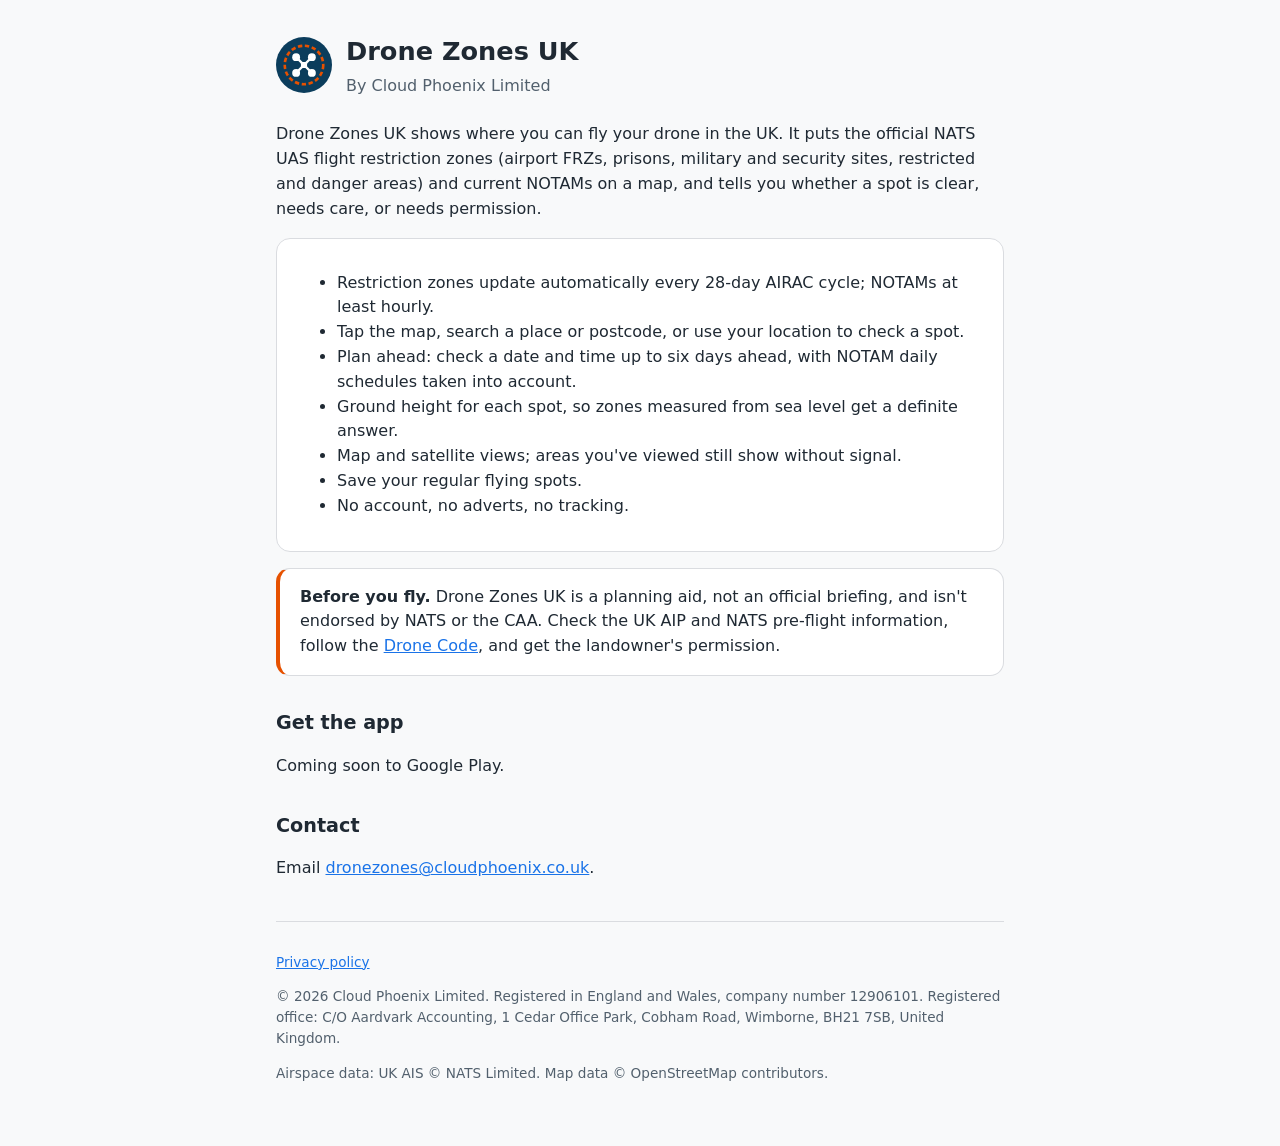
==== index.html @ c351a999 "Drone Zones UK website and privacy policy" ====
<!doctype html>
<html lang="en-GB">
<head>
  <meta charset="utf-8">
  <meta name="viewport" content="width=device-width, initial-scale=1">
  <title>Drone Zones UK</title>
  <meta name="description" content="Where you can fly your drone in the UK: NATS flight restriction zones and NOTAMs on a map, updated automatically.">
  <link rel="icon" href="logo.svg" type="image/svg+xml">
  <link rel="stylesheet" href="style.css">
</head>
<body>
<main>
  <header>
    <img src="logo.svg" alt="">
    <div>
      <h1>Drone Zones UK</h1>
      <p>By Cloud Phoenix Limited</p>
    </div>
  </header>

  <p>Drone Zones UK shows where you can fly your drone in the UK. It puts the official NATS UAS flight restriction
  zones (airport FRZs, prisons, military and security sites, restricted and danger areas) and current NOTAMs on a map,
  and tells you whether a spot is clear, needs care, or needs permission.</p>

  <div class="card">
    <ul>
      <li>Restriction zones update automatically every 28-day AIRAC cycle; NOTAMs at least hourly.</li>
      <li>Tap the map, search a place or postcode, or use your location to check a spot.</li>
      <li>Plan ahead: check a date and time up to six days ahead, with NOTAM daily schedules taken into account.</li>
      <li>Ground height for each spot, so zones measured from sea level get a definite answer.</li>
      <li>Map and satellite views; areas you've viewed still show without signal.</li>
      <li>Save your regular flying spots.</li>
      <li>No account, no adverts, no tracking.</li>
    </ul>
  </div>

  <div class="card note">
    <strong>Before you fly.</strong> Drone Zones UK is a planning aid, not an official briefing, and isn't endorsed by
    NATS or the CAA. Check the UK AIP and NATS pre-flight information, follow the
    <a href="https://www.caa.co.uk/drones/">Drone Code</a>, and get the landowner's permission.
  </div>

  <h2>Get the app</h2>
  <p>Coming soon to Google Play.</p>

  <h2>Contact</h2>
  <p>Email <a href="mailto:dronezones@cloudphoenix.co.uk">dronezones@cloudphoenix.co.uk</a>.</p>

  <footer>
    <p><a href="privacy/">Privacy policy</a></p>
    <p>© 2026 Cloud Phoenix Limited. Registered in England and Wales, company number 12906101. Registered office:
    C/O Aardvark Accounting, 1 Cedar Office Park, Cobham Road, Wimborne, BH21 7SB, United Kingdom.</p>
    <p>Airspace data: UK AIS © NATS Limited. Map data © OpenStreetMap contributors.</p>
  </footer>
</main>
</body>
</html>
---- style.css ----
:root {
  --navy: #0b3d5c;
  --orange: #e65100;
  --text: #1f2933;
  --muted: #52606d;
  --bg: #f8f9fa;
  --card: #ffffff;
  --line: #dadce0;
}
@media (prefers-color-scheme: dark) {
  :root { --text: #e8eaed; --muted: #9aa0a6; --bg: #121417; --card: #1c1f23; --line: #3c4043; }
}
* { box-sizing: border-box; }
body {
  margin: 0;
  font-family: system-ui, -apple-system, "Segoe UI", Roboto, sans-serif;
  color: var(--text);
  background: var(--bg);
  line-height: 1.55;
}
main { max-width: 760px; margin: 0 auto; padding: 24px 16px 48px; }
header { display: flex; align-items: center; gap: 14px; margin: 8px 0 24px; }
header img { width: 56px; height: 56px; }
header h1 { margin: 0; font-size: 1.6rem; }
header p { margin: 2px 0 0; color: var(--muted); }
h2 { margin-top: 2rem; font-size: 1.2rem; }
a { color: #1a73e8; }
.card { background: var(--card); border: 1px solid var(--line); border-radius: 14px; padding: 16px 20px; margin: 16px 0; }
.note { border-left: 4px solid var(--orange); }
table { width: 100%; border-collapse: collapse; font-size: 0.92rem; }
th, td { text-align: left; padding: 8px; border-bottom: 1px solid var(--line); vertical-align: top; }
.table-wrap { overflow-x: auto; }
footer { color: var(--muted); font-size: 0.85rem; margin-top: 40px; border-top: 1px solid var(--line); padding-top: 16px; }
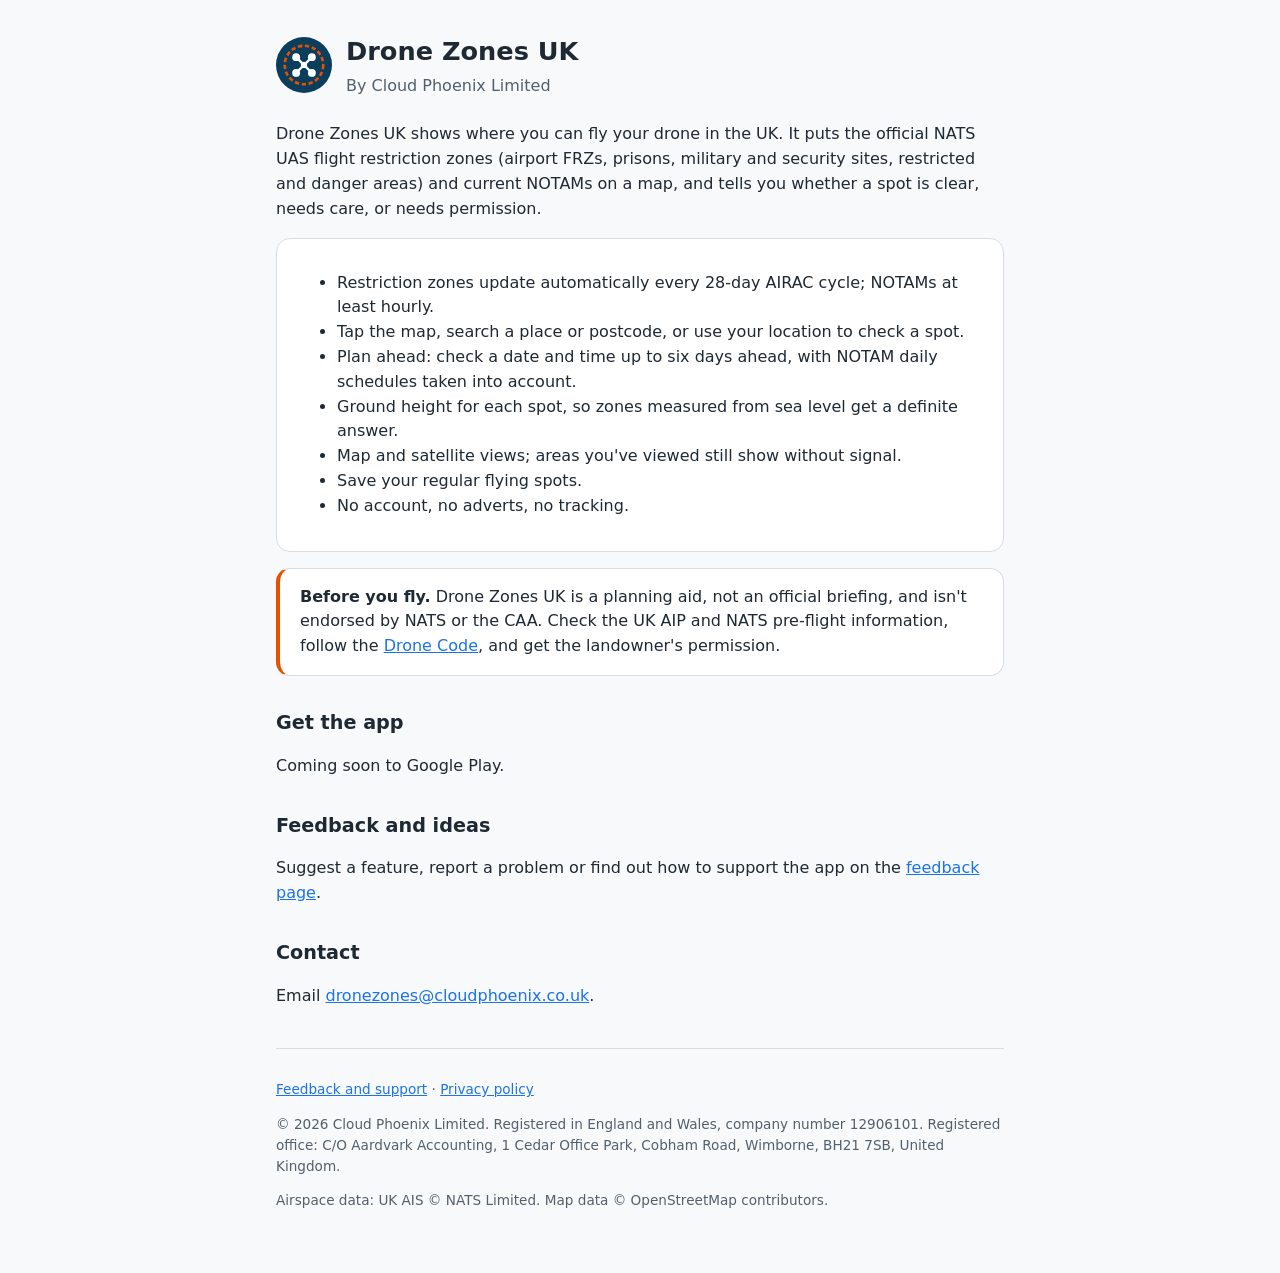
==== commit 23425c7f: "Feedback and support page, GitHub issue forms, privacy policy covers tips Co-Authored-By: Claude Opu" ====
--- a/index.html
+++ b/index.html
@@ -43,11 +43,15 @@
   <h2>Get the app</h2>
   <p>Coming soon to Google Play.</p>
 
+  <h2>Feedback and ideas</h2>
+  <p>Suggest a feature, report a problem or find out how to support the app on the
+  <a href="feedback/">feedback page</a>.</p>
+
   <h2>Contact</h2>
   <p>Email <a href="mailto:dronezones@cloudphoenix.co.uk">dronezones@cloudphoenix.co.uk</a>.</p>
 
   <footer>
-    <p><a href="privacy/">Privacy policy</a></p>
+    <p><a href="feedback/">Feedback and support</a> · <a href="privacy/">Privacy policy</a></p>
     <p>© 2026 Cloud Phoenix Limited. Registered in England and Wales, company number 12906101. Registered office:
     C/O Aardvark Accounting, 1 Cedar Office Park, Cobham Road, Wimborne, BH21 7SB, United Kingdom.</p>
     <p>Airspace data: UK AIS © NATS Limited. Map data © OpenStreetMap contributors.</p>
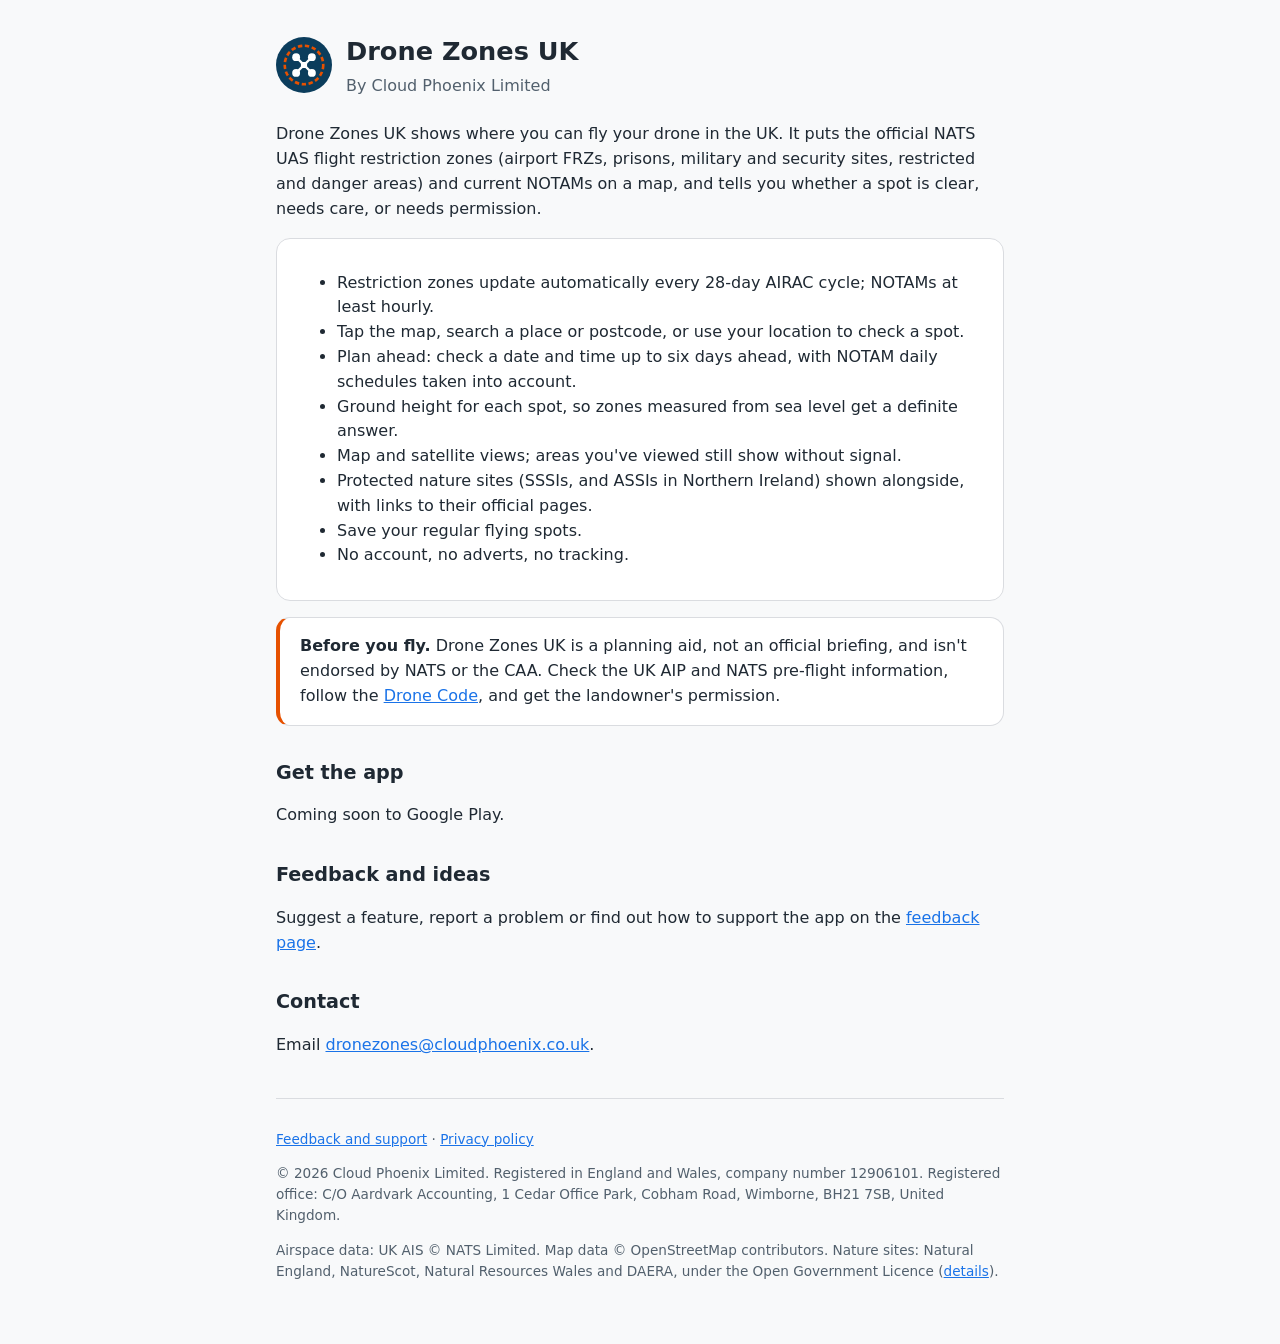
==== commit d4032f02: "Nature sites: website mentions, attribution, privacy policy Co-Authored-By: Claude Opus 5.5 (1M cont" ====
--- a/index.html
+++ b/index.html
@@ -29,6 +29,7 @@
       <li>Plan ahead: check a date and time up to six days ahead, with NOTAM daily schedules taken into account.</li>
       <li>Ground height for each spot, so zones measured from sea level get a definite answer.</li>
       <li>Map and satellite views; areas you've viewed still show without signal.</li>
+      <li>Protected nature sites (SSSIs, and ASSIs in Northern Ireland) shown alongside, with links to their official pages.</li>
       <li>Save your regular flying spots.</li>
       <li>No account, no adverts, no tracking.</li>
     </ul>
@@ -54,7 +55,8 @@
     <p><a href="feedback/">Feedback and support</a> · <a href="privacy/">Privacy policy</a></p>
     <p>© 2026 Cloud Phoenix Limited. Registered in England and Wales, company number 12906101. Registered office:
     C/O Aardvark Accounting, 1 Cedar Office Park, Cobham Road, Wimborne, BH21 7SB, United Kingdom.</p>
-    <p>Airspace data: UK AIS © NATS Limited. Map data © OpenStreetMap contributors.</p>
+    <p>Airspace data: UK AIS © NATS Limited. Map data © OpenStreetMap contributors. Nature sites: Natural England,
+    NatureScot, Natural Resources Wales and DAERA, under the Open Government Licence (<a href="data/">details</a>).</p>
   </footer>
 </main>
 </body>
